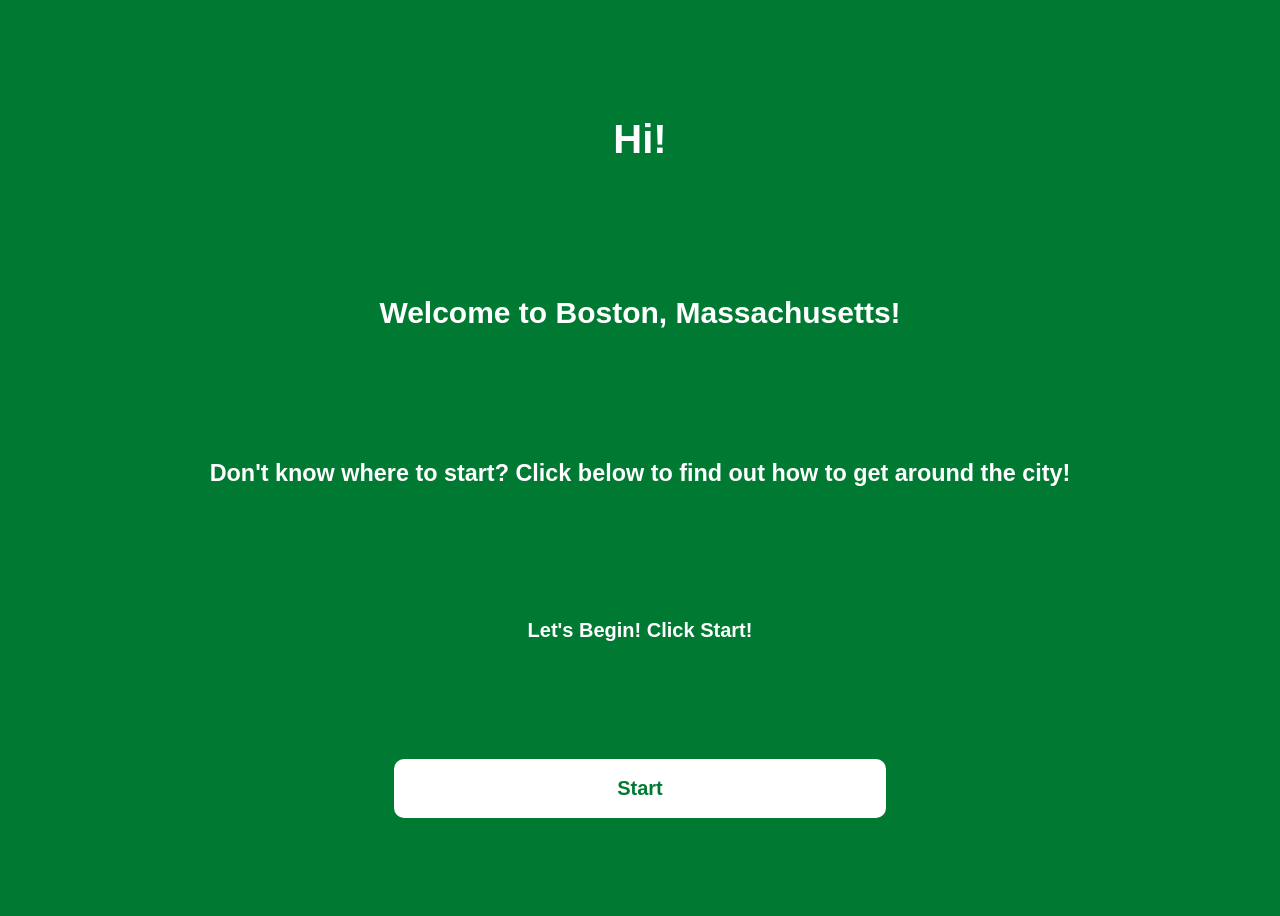
==== index.html @ 26098585 "Update index.html" ====
<!DOCTYPE html>
<html lang="en">
<head>
    <title> Boston Transportation </title>
    <link rel="stylesheet" href="CSS/mainpage.css">
</head>

<body> 
    <h1> Hi!</h1>
    <h2> Welcome to Boston, Massachusetts!</h2>
    <h3> Don't know where to start? 
        Click below to find out how to get around the city! </h3>
        <h4> Let's Begin! Click Start! </h4>
    <a href="startpage.html" class="start-box">Start</a>
</body>
---- CSS/mainpage.css ----
body {
    background-color: #007A33;
    font-family: 'League Spartan', sans-serif;
    font-size: 20px;
    text-align: center;
    color: white;
    display: flex;
    flex-direction: column;
    justify-content: space-evenly;
    align-items: center;
    min-height: 100vh;
    gap: 24px;
    box-sizing: border-box;
    padding: 24px;
}

.start-box {
    display: block;
    width: 90%;
    max-width: 420px;
    margin: 8px auto;
    padding: 18px 36px;
    background: white;
    color: #007A33;
    font-weight: 800;
    border-radius: 10px;
    text-decoration: none;
    cursor: pointer;
    text-align: center;
}
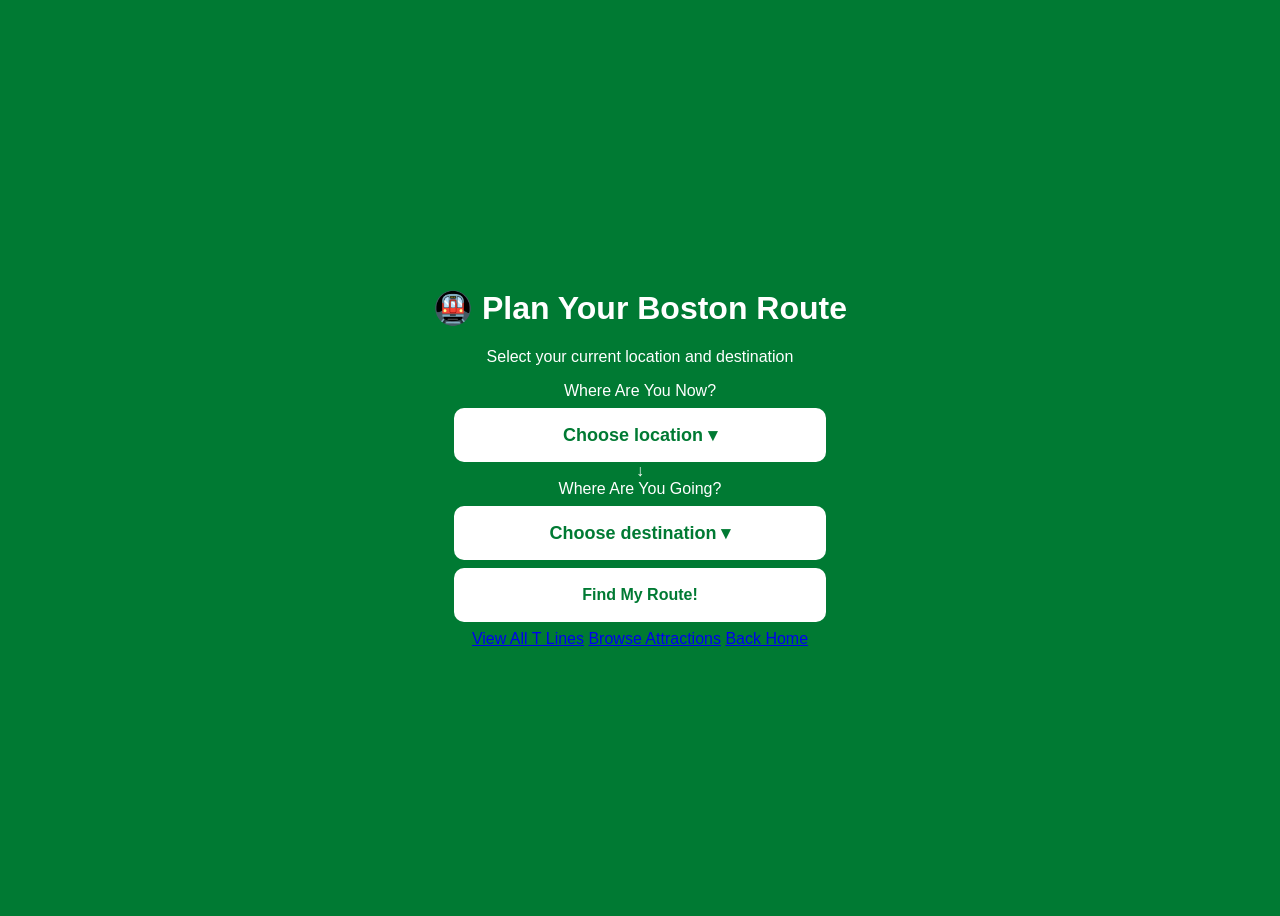
==== commit d9bbaca2: "Update index.html" ====
--- a/index.html
+++ b/index.html
@@ -1,15 +1,128 @@
 <!DOCTYPE html>
 <html lang="en">
 <head>
-    <title> Boston Transportation </title>
-    <link rel="stylesheet" href="CSS/mainpage.css">
+    <meta charset="utf-8">
+    <meta name="viewport" content="width=device-width,initial-scale=1">
+    <title>Find Your Route | Boston Transportation</title>
+    <link rel="stylesheet" href="CSS/startpage.css">
 </head>
+<body>
+    <div class="page-container">
+        <h1>🚇 Plan Your Boston Route</h1>
+        <p class="subtitle">Select your current location and destination</p>
 
-<body> 
-    <h1> Hi!</h1>
-    <h2> Welcome to Boston, Massachusetts!</h2>
-    <h3> Don't know where to start? 
-        Click below to find out how to get around the city! </h3>
-        <h4> Let's Begin! Click Start! </h4>
-    <a href="startpage.html" class="start-box">Start</a>
+        <div class="form-section">
+            <div class="input-group">
+                <label for="cityDropdown">Where Are You Now?</label>
+                <div class="dropdown">
+                    <button class="dropdown-btn">Choose location ▾</button>
+                    <div class="dropdown-content" id="cityDropdown">
+                        <a href="#">Downtown</a>
+                        <a href="#">Beacon Hill</a>
+                        <a href="#">North End</a>
+                        <a href="#">Back Bay</a>
+                        <a href="#">Fenway</a>
+                        <a href="#">South End</a>
+                        <a href="#">Seaport</a>
+                        <a href="#">Cambridge</a>
+                        <a href="#">Charlestown</a>
+                        <a href="#">Allston</a>
+                        <a href="#">Brighton</a>
+                        <a href="#">Chinatown</a>
+                    </div>
+                </div>
+            </div>
+
+            <div class="arrow">↓</div>
+
+            <div class="input-group">
+                <label for="destDropdown">Where Are You Going?</label>
+                <div class="dropdown">
+                    <button class="dropdown-btn">Choose destination ▾</button>
+                    <div class="dropdown-content" id="destDropdown">
+                        <a href="#">North Station</a>
+                        <a href="#">South Station</a>
+                        <a href="#">Logan Airport</a>
+                        <a href="#">Harvard Square</a>
+                        <a href="#">MIT Campus</a>
+                        <a href="#">Boston Common</a>
+                        <a href="#">Public Garden</a>
+                        <a href="#">Fenway Park</a>
+                        <a href="#">Museum of Fine Arts</a>
+                        <a href="#">Boston Children's Museum</a>
+                        <a href="#">New England Aquarium</a>
+                        <a href="#">Newbury Street</a>
+                        <a href="#">Boston Public Library</a>
+                        <a href="#">TD Garden</a>
+                        <a href="#">Freedom Trail</a>
+                        <a href="#">Charles River Esplanade</a>
+                    </div>
+                </div>
+            </div>
+        </div>
+
+        <button class="continue-box" id="continueBtn">Find My Route!</button>
+
+        <div class="links-section">
+            <a href="tlines.html" class="info-link">View All T Lines</a>
+            <a href="attractions.html" class="info-link">Browse Attractions</a>
+            <a href="mainpage.html" class="info-link">Back Home</a>
+        </div>
+    </div>
+
+    <script>
+        let selectedCity = "";
+        let selectedDestination = "";
+
+        // Generic dropdown handler for any .dropdown element
+        document.querySelectorAll('.dropdown').forEach(function(drop) {
+            const btn = drop.querySelector('.dropdown-btn');
+            const content = drop.querySelector('.dropdown-content');
+
+            btn.addEventListener('click', function(e) {
+                e.stopPropagation();
+                // close other dropdowns
+                document.querySelectorAll('.dropdown-content.show').forEach(function(c) {
+                    if (c !== content) c.classList.remove('show');
+                });
+                content.classList.toggle('show');
+            });
+
+            content.querySelectorAll('a').forEach(function(link) {
+                link.addEventListener('click', function(e) {
+                    e.preventDefault();
+                    const text = this.textContent.trim();
+                    btn.textContent = text + ' ▾';
+                    content.classList.remove('show');
+
+                    // Track which dropdown was selected
+                    if (content.id === "cityDropdown") {
+                        selectedCity = text;
+                    } else if (content.id === "destDropdown") {
+                        selectedDestination = text;
+                    }
+                });
+            });
+        });
+
+        // Close all dropdowns when clicking outside
+        window.addEventListener('click', function() {
+            document.querySelectorAll('.dropdown-content.show').forEach(function(c) {
+                c.classList.remove('show');
+            });
+        });
+
+        // Continue button logic
+        document.getElementById("continueBtn").addEventListener("click", function() {
+            if (selectedCity && selectedDestination) {
+                const url = `continuepage.html?city=${encodeURIComponent(selectedCity)}&dest=${encodeURIComponent(selectedDestination)}`;
+                window.location.href = url;
+            } else {
+                alert("Please select both a current location and a destination.");
+            }
+        });
+    </script>
 </body>
+</html>
+</body>
+</html>
--- a/CSS/startpage.css
+++ b/CSS/startpage.css
@@ -0,0 +1,84 @@
+body {
+    background-color: #007A33;
+    font-family: 'League Spartan', sans-serif;
+    font-size: 16px;
+    text-align: center;
+    color: white;
+    display: flex;
+    flex-direction: column;
+    justify-content: space-evenly;
+    align-items: center;
+    min-height: 100vh;
+    gap: 28px;
+    box-sizing: border-box;
+    padding: 24px;
+}
+
+.dropdown {
+    position: relative;
+    display: inline-block;
+    margin-top: 8px;
+    width: 90%;
+    max-width: 420px;
+}
+
+.dropdown-btn {
+    background: white;
+    color: #007A33;
+    padding: 16px 28px;
+    border: none;
+    border-radius: 10px;
+    font-weight: 800;
+    font-size: 18px;
+    cursor: pointer;
+    width: 100%;
+    box-sizing: border-box;
+    text-align: center;
+}
+
+.dropdown-content {
+    display: none;
+    position: absolute;
+    background-color: #ffffff;
+    min-width: 160px;
+    box-shadow: 0 8px 16px rgba(0,0,0,0.2);
+    border-radius: 8px;
+    overflow: hidden;
+    z-index: 10;
+    margin-top: 8px;
+    width: 100%;
+}
+
+.dropdown-content a {
+    color: #007A33;
+    padding: 14px 18px;
+    text-decoration: none;
+    display: block;
+    text-align: center;
+    font-size: 16px;
+}
+
+.dropdown-content a:hover {background-color: #f1f1f1}
+
+.dropdown-content.show, .dropdown-content.show {
+    display: block;
+}
+
+.continue-box, .start-box {
+    display: block;
+    width: 90%;
+    max-width: 420px;
+    margin: 8px auto;
+    padding: 18px 36px;
+    background: white;
+    color: #007A33;
+    font-weight: 800;
+    border-radius: 10px;
+    text-decoration: none;
+    cursor: pointer;
+    text-align: center;
+    border: none;
+    font-size: 16px;
+}
+
+
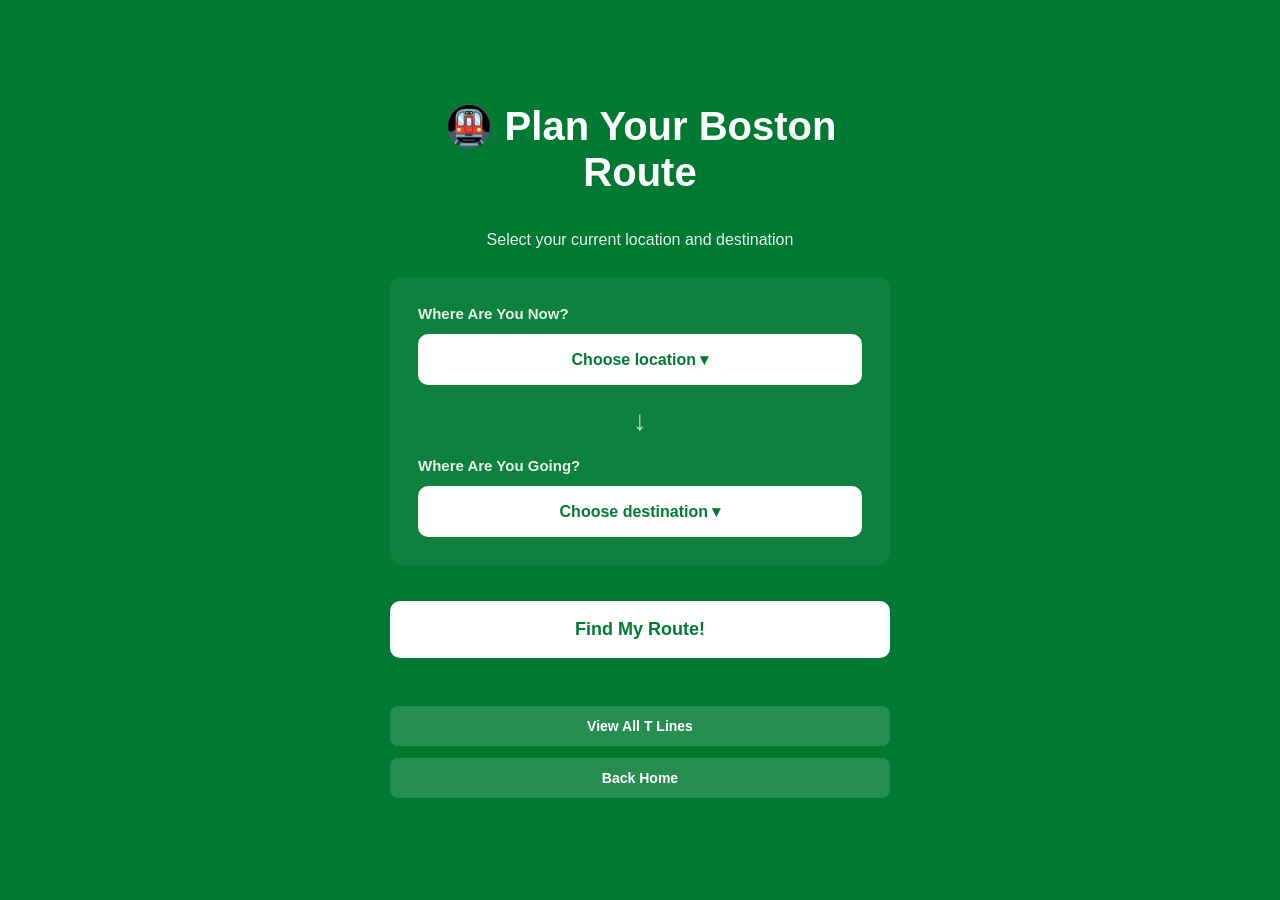
==== commit fbe6f5d3: "second iteration" ====
--- a/index.html
+++ b/index.html
@@ -65,7 +65,6 @@
 
         <div class="links-section">
             <a href="tlines.html" class="info-link">View All T Lines</a>
-            <a href="attractions.html" class="info-link">Browse Attractions</a>
             <a href="mainpage.html" class="info-link">Back Home</a>
         </div>
     </div>
--- a/CSS/startpage.css
+++ b/CSS/startpage.css
@@ -5,35 +5,88 @@
     text-align: center;
     color: white;
     display: flex;
-    flex-direction: column;
-    justify-content: space-evenly;
+    justify-content: flex-start;
     align-items: center;
     min-height: 100vh;
-    gap: 28px;
     box-sizing: border-box;
     padding: 24px;
+    margin: 0;
+}
+
+.page-container {
+    width: 100%;
+    max-width: 500px;
+    display: flex;
+    flex-direction: column;
+    gap: 28px;
+    margin: 16px auto;
+}
+
+h1 {
+    font-size: clamp(32px, 6vw, 40px);
+    font-weight: 900;
+    margin: 0;
+    margin-bottom: 8px;
+}
+
+.subtitle {
+    font-size: 16px;
+    margin: 0;
+    opacity: 0.9;
+}
+
+.form-section {
+    display: flex;
+    flex-direction: column;
+    gap: 20px;
+    background: rgba(255, 255, 255, 0.05);
+    padding: 28px;
+    border-radius: 12px;
+}
+
+.input-group {
+    display: flex;
+    flex-direction: column;
+    gap: 12px;
+}
+
+.input-group label {
+    text-align: left;
+    font-weight: 700;
+    font-size: 15px;
+    opacity: 0.9;
+}
+
+.arrow {
+    text-align: center;
+    font-size: 28px;
+    opacity: 0.7;
 }
 
 .dropdown {
     position: relative;
     display: inline-block;
-    margin-top: 8px;
-    width: 90%;
-    max-width: 420px;
+    width: 100%;
 }
 
 .dropdown-btn {
     background: white;
     color: #007A33;
-    padding: 16px 28px;
+    padding: 16px 20px;
     border: none;
     border-radius: 10px;
     font-weight: 800;
-    font-size: 18px;
+    font-size: clamp(15px, 2.2vw, 16px);
     cursor: pointer;
     width: 100%;
     box-sizing: border-box;
     text-align: center;
+    transition: transform 0.2s, box-shadow 0.2s;
+}
+
+.dropdown-btn:hover {
+    transform: translateY(-2px);
+    box-shadow: 0 4px 12px rgba(0, 0, 0, 0.2);
 }
 
 .dropdown-content {
@@ -41,12 +94,14 @@
     position: absolute;
     background-color: #ffffff;
     min-width: 160px;
-    box-shadow: 0 8px 16px rgba(0,0,0,0.2);
+    box-shadow: 0 8px 16px rgba(0, 0, 0, 0.3);
     border-radius: 8px;
     overflow: hidden;
     z-index: 10;
     margin-top: 8px;
     width: 100%;
+    max-height: 300px;
+    overflow-y: auto;
 }
 
 .dropdown-content a {
@@ -55,19 +110,22 @@
     text-decoration: none;
     display: block;
     text-align: center;
-    font-size: 16px;
+    font-size: 15px;
+    font-weight: 600;
+    transition: background-color 0.2s;
 }
 
-.dropdown-content a:hover {background-color: #f1f1f1}
+.dropdown-content a:hover {
+    background-color: #f0f0f0;
+}
 
-.dropdown-content.show, .dropdown-content.show {
+.dropdown-content.show {
     display: block;
 }
 
-.continue-box, .start-box {
+.continue-box {
     display: block;
-    width: 90%;
-    max-width: 420px;
+    width: 100%;
     margin: 8px auto;
     padding: 18px 36px;
     background: white;
@@ -78,7 +136,61 @@
     cursor: pointer;
     text-align: center;
     border: none;
-    font-size: 16px;
+    font-size: clamp(16px, 2.5vw, 18px);
+    transition: transform 0.2s, box-shadow 0.2s;
+}
+
+.continue-box:hover {
+    transform: translateY(-3px);
+    box-shadow: 0 6px 16px rgba(0, 0, 0, 0.3);
+}
+
+.links-section {
+    display: flex;
+    flex-direction: column;
+    gap: 12px;
+    margin-top: 12px;
+}
+
+.info-link {
+    display: inline-block;
+    background: rgba(255, 255, 255, 0.15);
+    color: white;
+    padding: 12px 20px;
+    border-radius: 8px;
+    text-decoration: none;
+    font-weight: 600;
+    font-size: 14px;
+    transition: background-color 0.2s;
+}
+
+.info-link:hover {
+    background: rgba(255, 255, 255, 0.25);
+}
+
+@media (max-width: 480px) {
+    body {
+        padding: 14px;
+    }
+
+    h1 {
+        font-size: 30px;
+    }
+    
+    .form-section {
+        padding: 20px;
+        gap: 16px;
+    }
+
+    .dropdown-btn,
+    .continue-box {
+        min-height: 48px;
+    }
+
+    .info-link {
+        padding: 11px 14px;
+        font-size: 13px;
+    }
 }
 
 
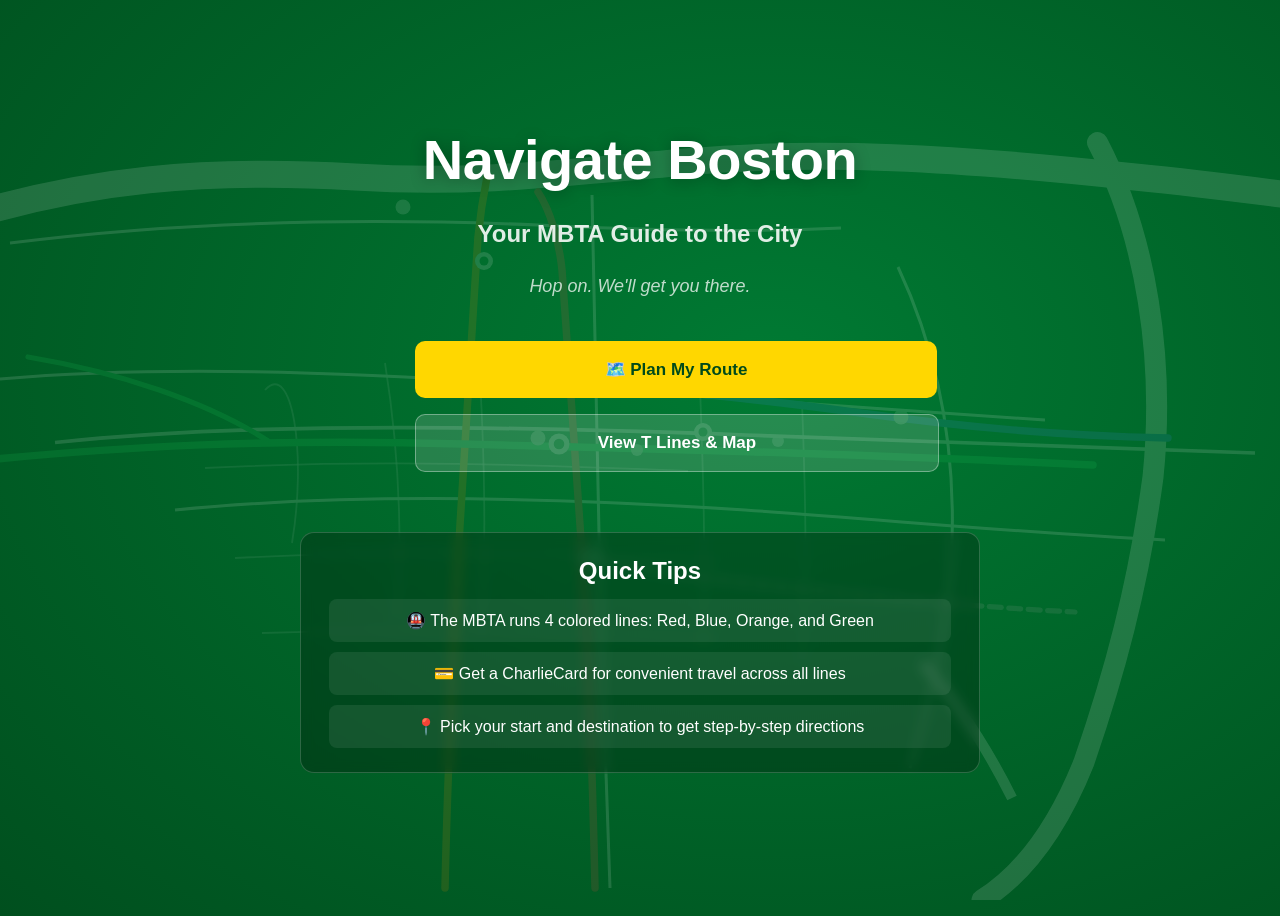
==== commit 20e9cd8c: "Update index.html" ====
--- a/index.html
+++ b/index.html
@@ -2,126 +2,101 @@
 <html lang="en">
 <head>
     <meta charset="utf-8">
-    <meta name="viewport" content="width=device-width,initial-scale=1">
-    <title>Find Your Route | Boston Transportation</title>
-    <link rel="stylesheet" href="CSS/startpage.css">
+    <meta name="viewport" content="width=device-width, initial-scale=1">
+    <title>Boston Transportation | MBTA Guide</title>
+    <link rel="stylesheet" href="CSS/mainpage.css">
 </head>
+
 <body>
-    <div class="page-container">
-        <h1>🚇 Plan Your Boston Route</h1>
-        <p class="subtitle">Select your current location and destination</p>
 
-        <div class="form-section">
-            <div class="input-group">
-                <label for="cityDropdown">Where Are You Now?</label>
-                <div class="dropdown">
-                    <button class="dropdown-btn">Choose location ▾</button>
-                    <div class="dropdown-content" id="cityDropdown">
-                        <a href="#">Downtown</a>
-                        <a href="#">Beacon Hill</a>
-                        <a href="#">North End</a>
-                        <a href="#">Back Bay</a>
-                        <a href="#">Fenway</a>
-                        <a href="#">South End</a>
-                        <a href="#">Seaport</a>
-                        <a href="#">Cambridge</a>
-                        <a href="#">Charlestown</a>
-                        <a href="#">Allston</a>
-                        <a href="#">Brighton</a>
-                        <a href="#">Chinatown</a>
-                    </div>
-                </div>
-            </div>
-
-            <div class="arrow">↓</div>
-
-            <div class="input-group">
-                <label for="destDropdown">Where Are You Going?</label>
-                <div class="dropdown">
-                    <button class="dropdown-btn">Choose destination ▾</button>
-                    <div class="dropdown-content" id="destDropdown">
-                        <a href="#">North Station</a>
-                        <a href="#">South Station</a>
-                        <a href="#">Logan Airport</a>
-                        <a href="#">Harvard Square</a>
-                        <a href="#">MIT Campus</a>
-                        <a href="#">Boston Common</a>
-                        <a href="#">Public Garden</a>
-                        <a href="#">Fenway Park</a>
-                        <a href="#">Museum of Fine Arts</a>
-                        <a href="#">Boston Children's Museum</a>
-                        <a href="#">New England Aquarium</a>
-                        <a href="#">Newbury Street</a>
-                        <a href="#">Boston Public Library</a>
-                        <a href="#">TD Garden</a>
-                        <a href="#">Freedom Trail</a>
-                        <a href="#">Charles River Esplanade</a>
-                    </div>
-                </div>
-            </div>
-        </div>
-
-        <button class="continue-box" id="continueBtn">Find My Route!</button>
-
-        <div class="links-section">
-            <a href="tlines.html" class="info-link">View All T Lines</a>
-            <a href="mainpage.html" class="info-link">Back Home</a>
-        </div>
+    <div class="map-bg" aria-hidden="true">
+        <svg xmlns="http://www.w3.org/2000/svg" viewBox="0 0 900 600" preserveAspectRatio="xMidYMid slice">
+            <!-- Charles River -->
+            <path d="M0,145 C80,120 160,112 260,118 C340,123 400,115 480,108 C570,100 660,105 780,118 C840,124 880,130 900,132"
+                  fill="none" stroke="white" stroke-width="18" stroke-linecap="round"/>
+            <!-- Harbor coastline -->
+            <path d="M755,95 C788,158 800,240 792,318 C782,392 766,450 746,508 C726,558 702,585 678,600"
+                  fill="none" stroke="white" stroke-width="14" stroke-linecap="round"/>
+            <!-- Fort Point Channel -->
+            <path d="M638,442 C658,464 678,492 698,532"
+                  fill="none" stroke="white" stroke-width="7"/>
+            <!-- Storrow Drive along river -->
+            <path d="M30,162 C140,148 260,145 382,150 C462,154 524,155 584,152"
+                  fill="none" stroke="white" stroke-width="2"/>
+            <!-- Commonwealth Ave -->
+            <path d="M0,255 C120,242 260,248 400,258 C500,265 600,272 720,280"
+                  fill="none" stroke="white" stroke-width="2"/>
+            <!-- Boylston St -->
+            <path d="M60,295 C200,280 380,285 520,290 C640,294 740,298 860,302"
+                  fill="none" stroke="white" stroke-width="2.5"/>
+            <!-- Tremont St -->
+            <path d="M140,340 C260,328 400,332 520,340 C620,347 700,355 800,360"
+                  fill="none" stroke="white" stroke-width="2"/>
+            <!-- Atlantic Ave -->
+            <path d="M622,178 C652,242 662,312 657,382 C652,432 642,472 630,512"
+                  fill="none" stroke="white" stroke-width="2"/>
+            <!-- Mass Ave -->
+            <path d="M418,130 C420,220 422,320 424,420 C426,490 428,542 430,592"
+                  fill="none" stroke="white" stroke-width="2"/>
+            <!-- Secondary cross streets -->
+            <path d="M200,260 C218,240 228,302 218,362" fill="none" stroke="white" stroke-width="1.2" opacity="0.55"/>
+            <path d="M280,242 C288,292 292,352 288,412" fill="none" stroke="white" stroke-width="1.2" opacity="0.55"/>
+            <path d="M342,230 C346,292 348,362 344,422" fill="none" stroke="white" stroke-width="1.2" opacity="0.55"/>
+            <path d="M490,258 C492,312 494,372 492,432" fill="none" stroke="white" stroke-width="1.2" opacity="0.55"/>
+            <path d="M558,268 C560,322 562,382 558,442" fill="none" stroke="white" stroke-width="1.2" opacity="0.55"/>
+            <path d="M160,312 C280,306 382,310 482,314" fill="none" stroke="white" stroke-width="1.2" opacity="0.55"/>
+            <path d="M180,372 C300,366 402,370 502,374" fill="none" stroke="white" stroke-width="1.2" opacity="0.55"/>
+            <path d="M198,422 C308,418 402,422 502,426" fill="none" stroke="white" stroke-width="1.2" opacity="0.55"/>
+            <!-- Red Line -->
+            <path d="M420,592 C418,502 415,420 410,350 C406,290 402,240 398,180 C396,160 390,140 382,128"
+                  fill="none" stroke="#FF4444" stroke-width="5" stroke-linecap="round"/>
+            <!-- Orange Line -->
+            <path d="M320,592 C322,502 326,422 330,350 C334,280 338,220 342,158 C344,138 346,128 348,118"
+                  fill="none" stroke="#FF8C00" stroke-width="5" stroke-linecap="round"/>
+            <!-- Green Line -->
+            <path d="M0,308 C100,298 200,292 332,296 C392,298 422,298 482,300 C562,302 642,305 752,310"
+                  fill="none" stroke="#22DD66" stroke-width="5" stroke-linecap="round"/>
+            <!-- Green Line B branch -->
+            <path d="M202,294 C162,268 102,248 42,238"
+                  fill="none" stroke="#22DD66" stroke-width="3.5" stroke-linecap="round"/>
+            <!-- Blue Line -->
+            <path d="M390,256 C450,258 522,265 602,276 C662,284 722,290 802,292"
+                  fill="none" stroke="#4488FF" stroke-width="5" stroke-linecap="round"/>
+            <!-- Silver Line -->
+            <path d="M412,372 C448,380 510,388 580,395 C630,400 680,405 740,408"
+                  fill="none" stroke="#AAAAAA" stroke-width="3.5" stroke-dasharray="8,5" stroke-linecap="round"/>
+            <!-- Station dots -->
+            <circle cx="396" cy="296" r="7" fill="white"/>
+            <circle cx="396" cy="296" r="3.5" fill="#007A33"/>
+            <circle cx="492" cy="288" r="6" fill="white"/>
+            <circle cx="492" cy="288" r="3" fill="#007A33"/>
+            <circle cx="346" cy="174" r="6" fill="white"/>
+            <circle cx="346" cy="174" r="3" fill="#007A33"/>
+            <circle cx="416" cy="372" r="6" fill="white"/>
+            <circle cx="416" cy="372" r="3" fill="#007A33"/>
+            <circle cx="382" cy="292" r="5" fill="white" opacity="0.85"/>
+            <circle cx="292" cy="138" r="5" fill="white" opacity="0.85"/>
+            <circle cx="624" cy="278" r="5" fill="white" opacity="0.85"/>
+            <circle cx="542" cy="294" r="4" fill="white" opacity="0.75"/>
+            <circle cx="448" cy="300" r="4" fill="white" opacity="0.75"/>
+        </svg>
     </div>
 
-    <script>
-        let selectedCity = "";
-        let selectedDestination = "";
+    <h1>Navigate Boston</h1>
+    <h2>Your MBTA Guide to the City</h2>
+    <p>Hop on. We'll get you there.</p>
 
-        // Generic dropdown handler for any .dropdown element
-        document.querySelectorAll('.dropdown').forEach(function(drop) {
-            const btn = drop.querySelector('.dropdown-btn');
-            const content = drop.querySelector('.dropdown-content');
+    <div class="nav-container">
+        <a href="startpage.html" class="start-box">🗺️ Plan My Route</a>
+        <a href="tlines.html" class="nav-box">View T Lines &amp; Map</a>
+    </div>
 
-            btn.addEventListener('click', function(e) {
-                e.stopPropagation();
-                // close other dropdowns
-                document.querySelectorAll('.dropdown-content.show').forEach(function(c) {
-                    if (c !== content) c.classList.remove('show');
-                });
-                content.classList.toggle('show');
-            });
-
-            content.querySelectorAll('a').forEach(function(link) {
-                link.addEventListener('click', function(e) {
-                    e.preventDefault();
-                    const text = this.textContent.trim();
-                    btn.textContent = text + ' ▾';
-                    content.classList.remove('show');
-
-                    // Track which dropdown was selected
-                    if (content.id === "cityDropdown") {
-                        selectedCity = text;
-                    } else if (content.id === "destDropdown") {
-                        selectedDestination = text;
-                    }
-                });
-            });
-        });
-
-        // Close all dropdowns when clicking outside
-        window.addEventListener('click', function() {
-            document.querySelectorAll('.dropdown-content.show').forEach(function(c) {
-                c.classList.remove('show');
-            });
-        });
-
-        // Continue button logic
-        document.getElementById("continueBtn").addEventListener("click", function() {
-            if (selectedCity && selectedDestination) {
-                const url = `continuepage.html?city=${encodeURIComponent(selectedCity)}&dest=${encodeURIComponent(selectedDestination)}`;
-                window.location.href = url;
-            } else {
-                alert("Please select both a current location and a destination.");
-            }
-        });
-    </script>
+    <div class="info-section">
+        <h3>Quick Tips</h3>
+        <ul class="tips-list">
+            <li>🚇 The MBTA runs 4 colored lines: Red, Blue, Orange, and Green</li>
+            <li>💳 Get a CharlieCard for convenient travel across all lines</li>
+            <li>📍 Pick your start and destination to get step-by-step directions</li>
+        </ul>
+    </div>
 </body>
-</html>
-</body>
-</html>
--- a/CSS/mainpage.css
+++ b/CSS/mainpage.css
@@ -0,0 +1,213 @@
+body {
+    background-color: #006b2c;
+    background-image: radial-gradient(ellipse at 60% 40%, #007A33 0%, #004f1e 100%);
+    font-family: 'League Spartan', sans-serif;
+    font-size: 16px;
+    text-align: center;
+    color: white;
+    display: flex;
+    flex-direction: column;
+    justify-content: center;
+    align-items: center;
+    min-height: 100vh;
+    gap: 24px;
+    box-sizing: border-box;
+    padding: 40px 24px;
+    position: relative;
+    overflow-x: hidden;
+}
+
+/* ── Faint Boston map background ── */
+.map-bg {
+    position: fixed;
+    inset: 0;
+    z-index: 0;
+    pointer-events: none;
+    opacity: 0.13;
+    width: 100%;
+    height: 100%;
+    /* taken fully out of flex flow */
+    flex: none;
+    align-self: auto;
+}
+
+.map-bg svg {
+    width: 100%;
+    height: 100%;
+}
+
+h1, h2, p, .nav-container, .info-section {
+    position: relative;
+    z-index: 1;
+}
+
+@keyframes glow-pulse {
+    0%, 100% { box-shadow: 0 4px 18px rgba(0,0,0,0.25), 0 0 0 0 rgba(255, 215, 0, 0.55); }
+    50%       { box-shadow: 0 4px 18px rgba(0,0,0,0.25), 0 0 0 14px rgba(255, 215, 0, 0); }
+}
+
+h1 {
+    font-size: clamp(38px, 8vw, 56px);
+    margin: 0 0 4px 0;
+    font-weight: 900;
+    letter-spacing: -0.5px;
+    text-shadow: 0 2px 16px rgba(0,0,0,0.3);
+}
+
+h2 {
+    font-size: clamp(18px, 3.6vw, 24px);
+    margin: 0 0 4px 0;
+    font-weight: 600;
+    opacity: 0.88;
+}
+
+p {
+    font-size: clamp(15px, 2.6vw, 18px);
+    margin: 0;
+    opacity: 0.75;
+    font-style: italic;
+}
+
+h1,
+h2,
+p,
+.nav-container,
+.start-box,
+.nav-box,
+.info-section,
+.info-section h3,
+.tips-list,
+.tips-list li {
+    text-align: center;
+}
+
+.nav-container {
+    display: flex;
+    flex-direction: column;
+    gap: 16px;
+    width: 90%;
+    max-width: 450px;
+    margin: 20px auto;
+}
+
+.start-box, .nav-box {
+    display: block;
+    width: 100%;
+    padding: 18px 36px;
+    font-weight: 800;
+    border-radius: 10px;
+    text-decoration: none;
+    cursor: pointer;
+    text-align: center;
+    font-size: 17px;
+    transition: transform 0.2s, box-shadow 0.2s;
+}
+
+.start-box {
+    background: #FFD700;
+    color: #004a1a;
+    animation: glow-pulse 2.8s ease-in-out infinite;
+}
+
+.nav-box {
+    background: rgba(255, 255, 255, 0.15);
+    color: white;
+    border: 1px solid rgba(255,255,255,0.35);
+}
+
+.start-box:hover {
+    transform: translateY(-3px);
+    box-shadow: 0 8px 24px rgba(255, 215, 0, 0.4);
+    animation: none;
+}
+
+.nav-box:hover {
+    transform: translateY(-3px);
+    box-shadow: 0 6px 16px rgba(0, 0, 0, 0.3);
+    background: rgba(255,255,255,0.22);
+}
+
+.info-section {
+    background: rgba(0, 0, 0, 0.25);
+    border: 1px solid rgba(255, 255, 255, 0.18);
+    backdrop-filter: blur(6px);
+    -webkit-backdrop-filter: blur(6px);
+    border-radius: 14px;
+    width: 90%;
+    max-width: 680px;
+    box-sizing: border-box;
+    padding: 24px 28px;
+    margin: 16px auto;
+    display: grid;
+    gap: 14px;
+    text-align: center;
+}
+
+.info-section h3 {
+    font-size: 24px;
+    margin: 0;
+    font-weight: 800;
+    text-align: center;
+}
+
+.tips-list {
+    list-style: none;
+    margin: 0;
+    padding: 0;
+    display: grid;
+    gap: 10px;
+}
+
+.tips-list li {
+    margin: 0;
+    font-size: 16px;
+    line-height: 1.45;
+    background: rgba(255, 255, 255, 0.08);
+    border-radius: 8px;
+    padding: 10px 16px;
+    text-align: center;
+    white-space: nowrap;
+}
+
+@media (max-width: 768px) {
+    body {
+        padding: 24px 14px;
+        gap: 18px;
+    }
+
+    .nav-container {
+        width: 100%;
+        max-width: 520px;
+        margin: 12px auto;
+    }
+
+    .start-box,
+    .nav-box {
+        padding: 14px 16px;
+        font-size: 15px;
+    }
+
+    .info-section {
+        width: 90%;
+        max-width: 450px;
+        padding: 18px 14px;
+        margin-top: 12px;
+        gap: 10px;
+    }
+
+    .info-section h3 {
+        font-size: 21px;
+    }
+
+    .tips-list {
+        gap: 8px;
+    }
+
+    .tips-list li {
+        font-size: 15px;
+        padding: 9px 10px;
+    }
+}
+
+
+
